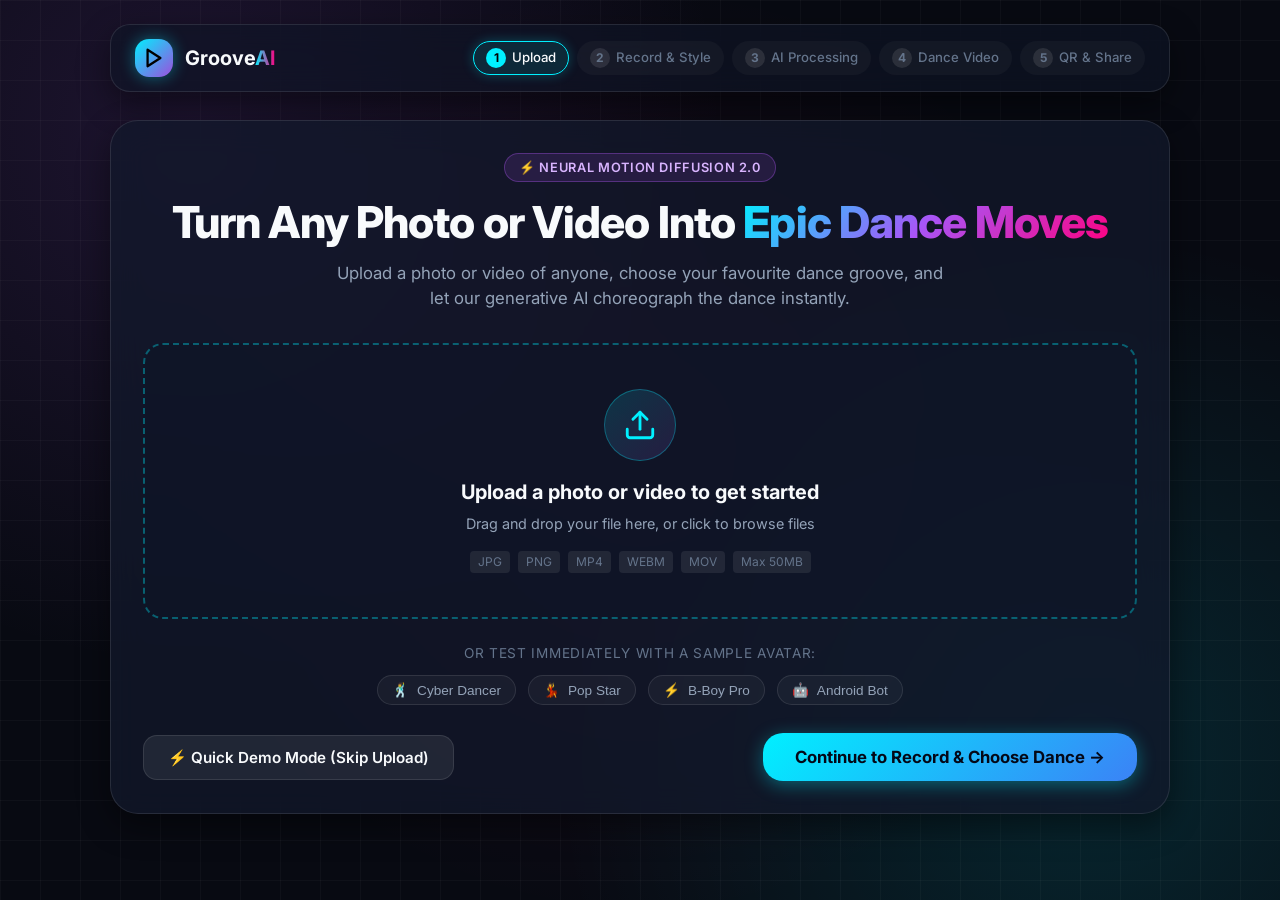
==== index.html @ fe0dd07b "Add AI dance generator website" ====
<!DOCTYPE html>
<html lang="en">
<head>
  <meta charset="UTF-8" />
  <meta name="viewport" content="width=device-width, initial-scale=1.0" />
  <title>GrooveAI - AI Dance Studio & Video Generator</title>
  <link rel="preconnect" href="https://fonts.googleapis.com" />
  <link rel="preconnect" href="https://fonts.gstatic.com" crossorigin />
  <link href="https://fonts.googleapis.com/css2?family=Inter:wght@400;500;600;700;800&family=JetBrains+Mono:wght@500;700&display=swap" rel="stylesheet" />
  <link rel="stylesheet" href="css/styles.css" />
</head>
<body>
  <!-- Ambient Grid Background -->
  <div class="bg-grid-overlay"></div>

  <div class="app-container">
    <!-- Top Header & Stepper -->
    <header class="app-header">
      <a href="#" class="brand" onclick="location.reload(); return false;">
        <div class="brand-icon">
          <svg width="22" height="22" viewBox="0 0 24 24" fill="none" stroke="#000" stroke-width="2.5" stroke-linecap="round" stroke-linejoin="round">
            <polygon points="5 3 19 12 5 21 5 3"></polygon>
          </svg>
        </div>
        <div class="brand-text">Groove<span>AI</span></div>
      </a>

      <!-- 5-Step Clickable Progress Indicator -->
      <nav class="stepper-nav" aria-label="Creation Progress">
        <div class="step-indicator active" data-step="1">
          <span class="step-num">1</span>
          <span class="step-label">Upload</span>
        </div>
        <div class="step-indicator" data-step="2">
          <span class="step-num">2</span>
          <span class="step-label">Record & Style</span>
        </div>
        <div class="step-indicator" data-step="3">
          <span class="step-num">3</span>
          <span class="step-label">AI Processing</span>
        </div>
        <div class="step-indicator" data-step="4">
          <span class="step-num">4</span>
          <span class="step-label">Dance Video</span>
        </div>
        <div class="step-indicator" data-step="5">
          <span class="step-num">5</span>
          <span class="step-label">QR & Share</span>
        </div>
      </nav>
    </header>

    <!-- ====================================================================
         PAGE 1 – UPLOAD MEDIA
         ==================================================================== -->
    <section id="page-1" class="page-stage active">
      <div class="glass-panel">
        <div class="hero-header">
          <div class="badge-pill">⚡ Neural Motion Diffusion 2.0</div>
          <h1 class="hero-title">Turn Any Photo or Video Into <span class="gradient-text">Epic Dance Moves</span></h1>
          <p class="hero-subtitle">Upload a photo or video of anyone, choose your favourite dance groove, and let our generative AI choreograph the dance instantly.</p>
        </div>

        <!-- Hidden input for file picker -->
        <input type="file" id="media-file-input" accept="image/*,video/*" style="display: none;" />

        <!-- Drag & Drop Zone -->
        <div id="upload-dropzone" class="upload-dropzone">
          <div class="upload-icon-wrap">
            <svg width="34" height="34" viewBox="0 0 24 24" fill="none" stroke="currentColor" stroke-width="2" stroke-linecap="round" stroke-linejoin="round">
              <path d="M21 15v4a2 2 0 0 1-2 2H5a2 2 0 0 1-2-2v-4"></path>
              <polyline points="17 8 12 3 7 8"></polyline>
              <line x1="12" y1="3" x2="12" y2="15"></line>
            </svg>
          </div>
          <h2 class="upload-title">Upload a photo or video to get started</h2>
          <p class="upload-sub">Drag and drop your file here, or click to browse files</p>
          <div class="format-tags">
            <span class="tag">JPG</span>
            <span class="tag">PNG</span>
            <span class="tag">MP4</span>
            <span class="tag">WEBM</span>
            <span class="tag">MOV</span>
            <span class="tag">Max 50MB</span>
          </div>
        </div>

        <!-- Uploaded Media Preview Card -->
        <div id="upload-preview-card" class="upload-preview-card">
          <img id="preview-thumbnail" class="preview-thumbnail" src="" alt="Media Preview" />
          <div class="preview-info">
            <div id="preview-filename" class="preview-filename">uploaded-person.jpg</div>
            <div id="preview-meta" class="preview-meta"><span>IMAGE</span> • <span>2.4 MB</span></div>
          </div>
          <button id="remove-upload-btn" class="preview-remove-btn" type="button" title="Remove file">
            ✕ Remove
          </button>
        </div>

        <!-- Instant Preset Avatars -->
        <div class="preset-section">
          <div class="preset-title">Or test immediately with a sample avatar:</div>
          <div class="preset-grid">
            <button class="preset-btn" data-preset="guy" type="button">
              <span>🕺</span> Cyber Dancer
            </button>
            <button class="preset-btn" data-preset="girl" type="button">
              <span>💃</span> Pop Star
            </button>
            <button class="preset-btn" data-preset="dancer" type="button">
              <span>⚡</span> B-Boy Pro
            </button>
            <button class="preset-btn" data-preset="robot" type="button">
              <span>🤖</span> Android Bot
            </button>
          </div>
        </div>

        <!-- Action Row -->
        <div class="action-row" style="display: flex; justify-content: space-between; align-items: center; flex-wrap: wrap; gap: 12px;">
          <button id="quick-demo-btn" class="btn btn-secondary" type="button">
            ⚡ Quick Demo Mode (Skip Upload)
          </button>
          <button id="page-1-continue-btn" class="btn btn-primary btn-lg" type="button">
            Continue to Record & Choose Dance →
          </button>
        </div>
      </div>
    </section>

    <!-- ====================================================================
         PAGE 2 – RECORD VIDEO & CHOOSE DANCE
         ==================================================================== -->
    <section id="page-2" class="page-stage">
      <div class="glass-panel">
        <div class="record-dance-container">
          
          <!-- Section A: Camera Recorder -->
          <div class="camera-record-section">
            <div class="section-headline">
              <h3>
                <svg width="22" height="22" viewBox="0 0 24 24" fill="none" stroke="var(--accent-cyan)" stroke-width="2">
                  <path d="M23 7l-7 5 7 5V7z"></path>
                  <rect x="1" y="5" width="15" height="14" rx="2" ry="2"></rect>
                </svg>
                Record Live Video or Use Uploaded Media
              </h3>
              <p>Record a quick video using your camera for optimal full-body motion capture, or proceed with your uploaded media.</p>
              <div id="use-uploaded-notice" style="display:none; margin-top: 10px; color: var(--accent-cyan); font-size: 0.88rem;"></div>
            </div>

            <!-- Viewfinder Frame -->
            <div class="camera-view-wrapper">
              <video id="camera-preview-video" class="camera-video" autoplay playsinline muted></video>

              <!-- Live HUD -->
              <div class="camera-hud">
                <div class="hud-top">
                  <div id="camera-rec-badge" class="record-badge">
                    <span class="rec-dot"></span>
                    <span class="rec-timer" id="camera-rec-timer">00:00</span>
                  </div>
                  <button id="flip-camera-btn" class="camera-flip-btn" type="button" title="Flip Camera">
                    ↻
                  </button>
                </div>
                <div class="camera-guidelines"></div>
              </div>

              <!-- Camera Initial Placeholder / Permissions Prompt -->
              <div id="camera-placeholder" class="camera-placeholder">
                <svg width="48" height="48" viewBox="0 0 24 24" fill="none" stroke="var(--accent-cyan)" stroke-width="1.8">
                  <path d="M23 7l-7 5 7 5V7z"></path>
                  <rect x="1" y="5" width="15" height="14" rx="2" ry="2"></rect>
                </svg>
                <p>Click below to activate device camera</p>
                <button id="start-camera-stream-btn" class="btn btn-secondary" type="button">
                  📷 Enable Camera
                </button>
              </div>
            </div>

            <!-- Camera Controls Bar -->
            <div class="camera-controls-bar">
              <button id="start-record-btn" class="btn btn-danger" type="button" style="display: none;">
                ⏺ Start Recording
              </button>
              <button id="stop-record-btn" class="btn btn-secondary" type="button" style="display: none;">
                ⏹ Stop Recording
              </button>
              <button id="retake-record-btn" class="btn btn-secondary" type="button" style="display: none;">
                🔄 Retake Video
              </button>
              <button id="use-record-btn" class="btn btn-primary" type="button" style="display: none;">
                ✓ Use Recorded Video
              </button>
            </div>
          </div>

          <hr style="border: 0; border-top: 1px solid var(--border-color);" />

          <!-- Section B: 4 Dance Styles -->
          <div class="dance-selection-section">
            <div class="section-headline">
              <h3>
                <svg width="22" height="22" viewBox="0 0 24 24" fill="none" stroke="var(--accent-pink)" stroke-width="2">
                  <circle cx="12" cy="12" r="10"></circle>
                  <polygon points="10 8 16 12 10 16 10 8"></polygon>
                </svg>
                Choose Dance Style
              </h3>
              <p>Select the choreography style you want the AI to apply to your video.</p>
            </div>

            <div class="dance-grid">
              <!-- Dance Card 1 -->
              <div class="dance-card selected" data-style="cyber_hiphop">
                <div>
                  <div class="dance-card-header">
                    <div class="dance-avatar-icon">🕺</div>
                    <div class="dance-selected-badge">✓</div>
                  </div>
                  <h4 class="dance-title">Cyber Hip-Hop</h4>
                  <div class="dance-meta">⚡ 128 BPM • Popping & Waves</div>
                  <p class="dance-desc">High-energy robotic popping, arm wave dynamics, and futuristic cyber glow trails.</p>
                </div>
              </div>

              <!-- Dance Card 2 -->
              <div class="dance-card" data-style="salsa_fiesta">
                <div>
                  <div class="dance-card-header">
                    <div class="dance-avatar-icon">💃</div>
                    <div class="dance-selected-badge">✓</div>
                  </div>
                  <h4 class="dance-title">Salsa Fiesta</h4>
                  <div class="dance-meta">🔥 105 BPM • Latin Groove</div>
                  <p class="dance-desc">Rhythmic hip sway, syncopated cross-body footwork, and fluid passionate spins.</p>
                </div>
              </div>

              <!-- Dance Card 3 -->
              <div class="dance-card" data-style="kpop_idol">
                <div>
                  <div class="dance-card-header">
                    <div class="dance-avatar-icon">✨</div>
                    <div class="dance-selected-badge">✓</div>
                  </div>
                  <h4 class="dance-title">K-Pop Idol</h4>
                  <div class="dance-meta">💖 132 BPM • Point Choreo</div>
                  <p class="dance-desc">Ultra-crisp synchronized point choreography, heart poses, and radiant idol sparkles.</p>
                </div>
              </div>

              <!-- Dance Card 4 -->
              <div class="dance-card" data-style="breakdance_freeze">
                <div>
                  <div class="dance-card-header">
                    <div class="dance-avatar-icon">⚡</div>
                    <div class="dance-selected-badge">✓</div>
                  </div>
                  <h4 class="dance-title">Breakdance Freeze</h4>
                  <div class="dance-meta">💥 115 BPM • Power Moves</div>
                  <p class="dance-desc">Dynamic 6-step footwork, floor sweeps, windmill rotations, and explosive freeze locks.</p>
                </div>
              </div>
            </div>
          </div>

          <!-- Bottom Actions -->
          <div class="action-row" style="display: flex; justify-content: space-between; gap: 14px; flex-wrap: wrap;">
            <button id="page-2-back-btn" class="btn btn-secondary btn-lg" type="button">
              ← Back to Upload
            </button>
            <button id="generate-dance-btn" class="btn btn-gradient btn-lg" style="flex: 1; min-width: 240px;" type="button">
              ✨ Generate AI Dance Video
            </button>
          </div>

        </div>
      </div>
    </section>

    <!-- ====================================================================
         PAGE 3 – AI PROCESSING / LOADING
         ==================================================================== -->
    <section id="page-3" class="page-stage">
      <div class="glass-panel">
        <div class="processing-cockpit">
          <!-- Animated Neural Orb -->
          <div class="neural-visualizer-box">
            <div class="neural-spinner"></div>
            <div class="neural-spinner-inner"></div>
            <div class="neural-center-icon">🧠</div>
          </div>

          <h2 class="processing-title">Generating Your AI Dance Video</h2>
          <p class="processing-subtitle">Our deep neural motion model is synthesizing realistic body choreography and beat synchronization.</p>

          <!-- Animated Progress Bar -->
          <div class="progress-container">
            <div id="progress-bar-fill" class="progress-bar-fill"></div>
          </div>
          <div class="progress-stats">
            <span>SYNTHESIS PROGRESS</span>
            <span id="progress-percent">0%</span>
          </div>

          <!-- Step-by-Step Status Checklist -->
          <div class="status-timeline">
            <div class="status-step-item active" data-step="0">
              <span class="status-icon">1</span>
              <span>Analysing your video & subject composition...</span>
            </div>
            <div class="status-step-item" data-step="1">
              <span class="status-icon">2</span>
              <span>Extracting 33-point skeletal pose & facial landmarks...</span>
            </div>
            <div class="status-step-item" data-step="2">
              <span class="status-icon">3</span>
              <span>Applying dance movements & motion diffusion...</span>
            </div>
            <div class="status-step-item" data-step="3">
              <span class="status-icon">4</span>
              <span>Synthesizing dynamic lighting, beat sync & video FX...</span>
            </div>
            <div class="status-step-item" data-step="4">
              <span class="status-icon">5</span>
              <span>Generating your final video render...</span>
            </div>
          </div>

          <!-- Warning message & Skip Button -->
          <div class="processing-alert-banner" style="margin-bottom: 20px;">
            <span>⚡</span>
            <span><strong>Please do not close or refresh this page</strong> while your video is being generated.</span>
          </div>

          <div>
            <button id="skip-processing-btn" class="btn btn-secondary" type="button">
              ⏩ Skip Waiting & View Video Immediately
            </button>
          </div>
        </div>
      </div>
    </section>

    <!-- ====================================================================
         PAGE 4 – GENERATED VIDEO
         ==================================================================== -->
    <section id="page-4" class="page-stage">
      <div class="glass-panel">
        <div class="generated-video-container">
          <div class="hero-header" style="margin-bottom: 20px;">
            <div class="badge-pill">🎉 AI Generation Complete</div>
            <h2 class="hero-title" style="font-size: 2.1rem;">Your AI Dance Video is <span class="gradient-text">Ready!</span></h2>
          </div>

          <!-- Centered Video Showcase Viewport -->
          <div id="video-showcase-frame" class="video-showcase-frame">
            <canvas id="dance-canvas" class="dance-canvas"></canvas>

            <!-- Video Player Controls Overlay -->
            <div class="video-overlay-controls">
              <div class="video-top-bar">
                <span id="video-style-tag" class="video-style-tag">CYBER HIP-HOP • 128 BPM</span>
                <span style="font-size: 0.75rem; color: #fff; background: rgba(0,0,0,0.5); padding: 2px 8px; border-radius: 4px;">HD 1080p 60FPS</span>
              </div>

              <!-- Center Big Play Button (when paused) -->
              <button id="video-center-play-btn" class="video-center-play" type="button" title="Play Video">
                <svg width="28" height="28" viewBox="0 0 24 24" fill="currentColor">
                  <polygon points="5 3 19 12 5 21 5 3"></polygon>
                </svg>
              </button>

              <!-- Bottom Controls Bar -->
              <div class="video-bottom-bar">
                <div id="scrubber-track" class="scrubber-track">
                  <div id="scrubber-fill" class="scrubber-fill"></div>
                </div>

                <div class="controls-row">
                  <div class="left-ctrls">
                    <button id="btn-play-pause" class="ctrl-btn" type="button" title="Play/Pause">⏸</button>
                    <span id="time-display" class="time-label">00:00 / 00:16</span>
                  </div>

                  <div class="right-ctrls">
                    <button id="btn-mute" class="ctrl-btn" type="button" title="Mute/Unmute">🔊</button>
                    <input id="volume-slider" type="range" min="0" max="1" step="0.05" value="0.8" style="width: 70px; accent-color: var(--accent-cyan);" />
                    
                    <select id="speed-select" style="background: rgba(0,0,0,0.5); color: #fff; border: 1px solid var(--border-color); border-radius: 4px; padding: 2px 6px; font-size: 0.78rem;">
                      <option value="0.5">0.5x</option>
                      <option value="1.0" selected>1.0x</option>
                      <option value="1.5">1.5x</option>
                      <option value="2.0">2.0x</option>
                    </select>

                    <button id="btn-fullscreen" class="ctrl-btn" type="button" title="Fullscreen">⛶</button>
                  </div>
                </div>
              </div>
            </div>
          </div>

          <!-- Video Actions Grid -->
          <div class="video-action-grid">
            <button id="page-4-back-btn" class="btn btn-secondary btn-lg" type="button">
              ← Change Dance
            </button>

            <button id="download-video-btn" class="btn btn-primary btn-lg" type="button">
              <svg width="18" height="18" viewBox="0 0 24 24" fill="none" stroke="currentColor" stroke-width="2.5">
                <path d="M21 15v4a2 2 0 0 1-2 2H5a2 2 0 0 1-2-2v-4"></path>
                <polyline points="7 10 12 15 17 10"></polyline>
                <line x1="12" y1="15" x2="12" y2="3"></line>
              </svg>
              Download Video
            </button>

            <button id="share-video-btn" class="btn btn-gradient btn-lg" type="button">
              <svg width="18" height="18" viewBox="0 0 24 24" fill="none" stroke="currentColor" stroke-width="2.5">
                <circle cx="18" cy="5" r="3"></circle>
                <circle cx="6" cy="12" r="3"></circle>
                <circle cx="18" cy="19" r="3"></circle>
                <line x1="8.59" y1="13.51" x2="15.42" y2="17.49"></line>
                <line x1="15.41" y1="6.51" x2="8.59" y2="10.49"></line>
              </svg>
              Share & Mobile QR Code
            </button>

            <button id="create-another-btn" class="btn btn-secondary btn-lg" type="button">
              🔄 Create Another
            </button>
          </div>
        </div>
      </div>
    </section>

    <!-- ====================================================================
         PAGE 5 – QR CODE & MOBILE SHARING
         ==================================================================== -->
    <section id="page-5" class="page-stage">
      <div class="glass-panel">
        <div class="hero-header" style="margin-bottom: 24px;">
          <div class="badge-pill">📱 Mobile Transfer & Social</div>
          <h2 class="hero-title" style="font-size: 2.1rem;">Scan to Watch on <span class="gradient-text">Your Phone</span></h2>
          <p class="hero-subtitle">Scan the QR code below using your mobile camera or share the instant link with friends.</p>
        </div>

        <div class="share-cockpit">
          <!-- Left / Center: Crisp QR Code Display -->
          <div class="qr-display-box">
            <div class="qr-scan-instruction">Scan with any phone camera:</div>
            <div class="qr-canvas-holder">
              <canvas id="qr-canvas"></canvas>
            </div>
            <p style="font-size: 0.78rem; color: #64748b;">Instant playback • No app install required</p>
          </div>

          <!-- Right: Details & Action Options -->
          <div class="share-details-panel">
            <!-- Small Preview / Thumbnail of Generated Video -->
            <div class="video-mini-preview-card">
              <img id="share-mini-thumb" class="mini-thumb" src="" alt="Video Preview" />
              <div class="mini-info">
                <h4 id="share-mini-title">Cyber Hip-Hop AI Video</h4>
                <p id="share-mini-meta">Generated today • 128 BPM • 1080p</p>
              </div>
            </div>

            <!-- Copy Link Bar -->
            <div>
              <label style="font-size: 0.85rem; color: var(--text-secondary); display: block; margin-bottom: 6px;">Direct Link:</label>
              <div class="copy-link-bar">
                <input id="share-link-input" class="copy-link-input" type="text" readonly value="https://grooveai.studio/v/dance-demo" />
                <button id="copy-link-btn" class="btn btn-primary" style="border-radius: 0;" type="button">
                  📋 Copy Link
                </button>
              </div>
            </div>

            <!-- Social Quick Sharing -->
            <div>
              <label style="font-size: 0.85rem; color: var(--text-secondary); display: block; margin-bottom: 8px;">Quick Share to Apps:</label>
              <div class="social-share-row">
                <button class="social-btn" data-platform="whatsapp" type="button">💬 WhatsApp</button>
                <button class="social-btn" data-platform="twitter" type="button">𝕏 Twitter</button>
                <button class="social-btn" data-platform="tiktok" type="button">🎵 TikTok</button>
                <button class="social-btn" data-platform="instagram" type="button">📸 Instagram</button>
              </div>
            </div>

            <!-- Action Buttons: Download QR & Back to Video -->
            <div style="display: flex; gap: 12px; margin-top: 10px;">
              <button id="download-qr-btn" class="btn btn-secondary" style="flex: 1;" type="button">
                💾 Download QR Code
              </button>
              <button id="back-to-video-btn" class="btn btn-secondary" style="flex: 1;" type="button">
                ⬅ Back to Video
              </button>
            </div>
          </div>
        </div>
      </div>
    </section>
  </div>

  <!-- Toast Container -->
  <div id="toast-container" class="toast-container"></div>

  <!-- Scripts -->
  <script src="js/qr-generator.js"></script>
  <script src="js/dance-engine.js"></script>
  <script src="js/camera.js"></script>
  <script src="js/app.js"></script>
</body>
</html>
---- css/styles.css ----
:root {
  --bg-primary: #080a12;
  --bg-secondary: #0f1424;
  --bg-card: rgba(18, 24, 43, 0.75);
  --bg-card-hover: rgba(28, 38, 68, 0.85);
  --bg-glass: rgba(15, 21, 38, 0.65);
  
  --border-color: rgba(255, 255, 255, 0.1);
  --border-glow: rgba(0, 240, 255, 0.4);
  --border-active: #00f0ff;

  --accent-cyan: #00f0ff;
  --accent-purple: #9d4edd;
  --accent-pink: #ff007f;
  --accent-orange: #ff9100;
  --accent-green: #10b981;

  --text-primary: #f8fafc;
  --text-secondary: #94a3b8;
  --text-muted: #64748b;

  --radius-sm: 8px;
  --radius-md: 14px;
  --radius-lg: 20px;
  --radius-xl: 28px;
  --radius-full: 9999px;

  --shadow-glow: 0 0 25px rgba(0, 240, 255, 0.25);
  --shadow-card: 0 12px 32px rgba(0, 0, 0, 0.45);
  --font-sans: 'Inter', -apple-system, BlinkMacSystemFont, 'Segoe UI', Roboto, sans-serif;
  --font-mono: 'JetBrains Mono', Consolas, Monaco, monospace;
}

*, *::before, *::after {
  box-sizing: border-box;
  margin: 0;
  padding: 0;
}

body {
  font-family: var(--font-sans);
  background-color: var(--bg-primary);
  color: var(--text-primary);
  min-height: 100vh;
  overflow-x: hidden;
  line-height: 1.5;
  background-image: 
    radial-gradient(circle at 15% 15%, rgba(157, 78, 221, 0.15), transparent 40%),
    radial-gradient(circle at 85% 85%, rgba(0, 240, 255, 0.12), transparent 40%),
    radial-gradient(circle at 50% 50%, rgba(255, 0, 127, 0.08), transparent 60%);
  background-attachment: fixed;
}

.bg-grid-overlay {
  position: fixed;
  top: 0;
  left: 0;
  width: 100vw;
  height: 100vh;
  pointer-events: none;
  background-size: 40px 40px;
  background-image: 
    linear-gradient(to right, rgba(255, 255, 255, 0.03) 1px, transparent 1px),
    linear-gradient(to bottom, rgba(255, 255, 255, 0.03) 1px, transparent 1px);
  z-index: -1;
}

.app-container {
  max-width: 1100px;
  margin: 0 auto;
  padding: 24px 20px 60px;
  display: flex;
  flex-direction: column;
  min-height: 100vh;
}

.app-header {
  display: flex;
  align-items: center;
  justify-content: space-between;
  padding: 14px 24px;
  background: var(--bg-glass);
  backdrop-filter: blur(16px);
  -webkit-backdrop-filter: blur(16px);
  border: 1px solid var(--border-color);
  border-radius: var(--radius-lg);
  margin-bottom: 28px;
  box-shadow: var(--shadow-card);
}

.brand {
  display: flex;
  align-items: center;
  gap: 12px;
  text-decoration: none;
  color: var(--text-primary);
  font-weight: 700;
  font-size: 1.25rem;
}

.brand-icon {
  width: 38px;
  height: 38px;
  background: linear-gradient(135deg, var(--accent-cyan), var(--accent-purple));
  border-radius: var(--radius-md);
  display: grid;
  place-items: center;
  box-shadow: 0 0 16px rgba(0, 240, 255, 0.4);
}

.brand-text span {
  background: linear-gradient(90deg, var(--accent-cyan), var(--accent-pink));
  -webkit-background-clip: text;
  -webkit-text-fill-color: transparent;
}

/* Stepper Progress Bar */
.stepper-nav {
  display: flex;
  align-items: center;
  gap: 8px;
  flex-wrap: wrap;
}

.step-indicator {
  display: flex;
  align-items: center;
  gap: 6px;
  font-size: 0.825rem;
  color: var(--text-muted);
  font-weight: 500;
  padding: 6px 12px;
  border-radius: var(--radius-full);
  background: rgba(255, 255, 255, 0.03);
  border: 1px solid transparent;
  transition: all 0.3s cubic-bezier(0.4, 0, 0.2, 1);
  cursor: pointer;
  user-select: none;
}

.step-indicator:hover {
  background: rgba(0, 240, 255, 0.08);
  border-color: rgba(0, 240, 255, 0.3);
  color: var(--text-primary);
  transform: translateY(-1px);
}

.step-indicator .step-num {
  width: 20px;
  height: 20px;
  border-radius: 50%;
  background: rgba(255, 255, 255, 0.1);
  display: grid;
  place-items: center;
  font-size: 0.75rem;
  font-weight: 700;
}

.step-indicator.active {
  color: var(--text-primary);
  background: rgba(0, 240, 255, 0.1);
  border-color: var(--accent-cyan);
  box-shadow: 0 0 12px rgba(0, 240, 255, 0.25);
}

.step-indicator.active .step-num {
  background: var(--accent-cyan);
  color: #000;
}

.step-indicator.completed {
  color: var(--accent-green);
}

.step-indicator.completed .step-num {
  background: var(--accent-green);
  color: #fff;
}

.page-stage {
  display: none;
  opacity: 0;
  transform: translateY(12px);
  transition: opacity 0.35s ease, transform 0.35s ease;
}

.page-stage.active {
  display: block;
  opacity: 1;
  transform: translateY(0);
}

.glass-panel {
  background: var(--bg-card);
  backdrop-filter: blur(16px);
  -webkit-backdrop-filter: blur(16px);
  border: 1px solid var(--border-color);
  border-radius: var(--radius-xl);
  padding: 32px;
  box-shadow: var(--shadow-card);
  position: relative;
  overflow: hidden;
}

.hero-header {
  text-align: center;
  margin-bottom: 32px;
}

.badge-pill {
  display: inline-flex;
  align-items: center;
  gap: 6px;
  padding: 4px 14px;
  border-radius: var(--radius-full);
  background: rgba(157, 78, 221, 0.15);
  border: 1px solid rgba(157, 78, 221, 0.4);
  color: #d8b4fe;
  font-size: 0.8rem;
  font-weight: 600;
  text-transform: uppercase;
  letter-spacing: 0.05em;
  margin-bottom: 14px;
}

.hero-title {
  font-size: clamp(2rem, 4vw, 2.75rem);
  font-weight: 800;
  line-height: 1.2;
  margin-bottom: 12px;
  letter-spacing: -0.02em;
}

.hero-title .gradient-text {
  background: linear-gradient(135deg, #00f0ff 0%, #a855f7 50%, #ff007f 100%);
  -webkit-background-clip: text;
  -webkit-text-fill-color: transparent;
}

.hero-subtitle {
  color: var(--text-secondary);
  font-size: 1.05rem;
  max-width: 620px;
  margin: 0 auto;
}

.upload-dropzone {
  border: 2px dashed rgba(0, 240, 255, 0.35);
  background: rgba(15, 21, 38, 0.5);
  border-radius: var(--radius-lg);
  padding: 44px 24px;
  text-align: center;
  cursor: pointer;
  transition: all 0.3s ease;
  position: relative;
  margin-bottom: 24px;
}

.upload-dropzone:hover, .upload-dropzone.dragover {
  border-color: var(--accent-cyan);
  background: rgba(0, 240, 255, 0.06);
  box-shadow: 0 0 25px rgba(0, 240, 255, 0.2);
  transform: translateY(-2px);
}

.upload-icon-wrap {
  width: 72px;
  height: 72px;
  border-radius: 50%;
  background: linear-gradient(135deg, rgba(0, 240, 255, 0.15), rgba(157, 78, 221, 0.15));
  border: 1px solid rgba(0, 240, 255, 0.3);
  display: grid;
  place-items: center;
  margin: 0 auto 16px;
  color: var(--accent-cyan);
  transition: transform 0.3s ease;
}

.upload-title {
  font-size: 1.25rem;
  font-weight: 700;
  margin-bottom: 6px;
}

.upload-sub {
  color: var(--text-secondary);
  font-size: 0.9rem;
  margin-bottom: 16px;
}

.format-tags {
  display: flex;
  justify-content: center;
  gap: 8px;
  flex-wrap: wrap;
}

.tag {
  font-size: 0.75rem;
  padding: 2px 8px;
  border-radius: 4px;
  background: rgba(255, 255, 255, 0.08);
  color: var(--text-muted);
}

.upload-preview-card {
  display: none;
  background: var(--bg-secondary);
  border: 1px solid var(--border-color);
  border-radius: var(--radius-lg);
  padding: 16px 20px;
  align-items: center;
  gap: 16px;
  margin-bottom: 24px;
  animation: fadeIn 0.3s ease;
}

.upload-preview-card.show {
  display: flex;
}

.preview-thumbnail {
  width: 68px;
  height: 68px;
  border-radius: var(--radius-md);
  object-fit: cover;
  background: #000;
  border: 1px solid rgba(255, 255, 255, 0.15);
}

.preview-info {
  flex: 1;
  min-width: 0;
}

.preview-filename {
  font-weight: 600;
  font-size: 0.95rem;
  white-space: nowrap;
  overflow: hidden;
  text-overflow: ellipsis;
  margin-bottom: 4px;
}

.preview-meta {
  font-size: 0.8rem;
  color: var(--text-muted);
  display: flex;
  gap: 12px;
}

.preview-remove-btn {
  background: rgba(239, 68, 68, 0.15);
  border: 1px solid rgba(239, 68, 68, 0.3);
  color: #f87171;
  padding: 8px 12px;
  border-radius: var(--radius-sm);
  cursor: pointer;
  font-size: 0.85rem;
  font-weight: 600;
  transition: all 0.2s ease;
}

.preview-remove-btn:hover {
  background: #ef4444;
  color: #fff;
}

.preset-section {
  margin-top: 24px;
  text-align: center;
}

.preset-title {
  font-size: 0.85rem;
  color: var(--text-muted);
  text-transform: uppercase;
  letter-spacing: 0.05em;
  margin-bottom: 12px;
}

.preset-grid {
  display: flex;
  justify-content: center;
  gap: 12px;
  flex-wrap: wrap;
}

.preset-btn {
  display: flex;
  align-items: center;
  gap: 8px;
  background: rgba(255, 255, 255, 0.04);
  border: 1px solid var(--border-color);
  padding: 6px 14px;
  border-radius: var(--radius-full);
  color: var(--text-secondary);
  font-size: 0.85rem;
  cursor: pointer;
  transition: all 0.2s ease;
}

.preset-btn:hover, .preset-btn.active {
  background: rgba(0, 240, 255, 0.15);
  border-color: var(--accent-cyan);
  color: var(--text-primary);
}

.btn {
  display: inline-flex;
  align-items: center;
  justify-content: center;
  gap: 8px;
  font-family: inherit;
  font-weight: 600;
  font-size: 0.95rem;
  padding: 12px 24px;
  border-radius: var(--radius-md);
  cursor: pointer;
  transition: all 0.25s cubic-bezier(0.4, 0, 0.2, 1);
  text-decoration: none;
  border: none;
}

.btn-primary {
  background: linear-gradient(135deg, var(--accent-cyan), #3b82f6);
  color: #040817;
  font-weight: 700;
  box-shadow: 0 4px 18px rgba(0, 240, 255, 0.35);
}

.btn-primary:hover:not(:disabled) {
  box-shadow: 0 6px 24px rgba(0, 240, 255, 0.5);
  transform: translateY(-2px);
}

.btn-gradient {
  background: linear-gradient(135deg, #00f0ff 0%, #a855f7 50%, #ff007f 100%);
  color: #fff;
  font-weight: 700;
  box-shadow: 0 4px 20px rgba(168, 85, 247, 0.4);
}

.btn-gradient:hover:not(:disabled) {
  box-shadow: 0 6px 28px rgba(168, 85, 247, 0.6);
  transform: translateY(-2px);
}

.btn-secondary {
  background: rgba(255, 255, 255, 0.08);
  border: 1px solid var(--border-color);
  color: var(--text-primary);
}

.btn-secondary:hover:not(:disabled) {
  background: rgba(255, 255, 255, 0.15);
  border-color: rgba(255, 255, 255, 0.25);
}

.btn-danger {
  background: #ef4444;
  color: #fff;
}

.btn-danger:hover {
  background: #dc2626;
}

.btn-lg {
  padding: 14px 32px;
  font-size: 1.05rem;
  border-radius: var(--radius-lg);
}

.btn-block {
  width: 100%;
}

.action-row {
  margin-top: 28px;
  display: flex;
  justify-content: flex-end;
  gap: 12px;
}

/* Camera Viewport Frame */
.camera-view-wrapper {
  position: relative;
  width: 100%;
  max-width: 640px;
  margin: 0 auto;
  aspect-ratio: 16 / 9;
  background: #000;
  border-radius: var(--radius-xl);
  overflow: hidden;
  border: 2px solid rgba(0, 240, 255, 0.3);
  box-shadow: 0 0 30px rgba(0, 0, 0, 0.8), 0 0 15px rgba(0, 240, 255, 0.15);
}

.camera-video {
  width: 100%;
  height: 100%;
  object-fit: cover;
  transform: scaleX(-1);
}

.camera-hud {
  position: absolute;
  top: 0;
  left: 0;
  right: 0;
  bottom: 0;
  pointer-events: none;
  display: flex;
  flex-direction: column;
  justify-content: space-between;
  padding: 16px;
}

.hud-top {
  display: flex;
  justify-content: space-between;
  align-items: center;
}

.record-badge {
  display: none;
  align-items: center;
  gap: 8px;
  background: rgba(0, 0, 0, 0.65);
  backdrop-filter: blur(8px);
  padding: 6px 14px;
  border-radius: var(--radius-full);
  border: 1px solid rgba(239, 68, 68, 0.4);
}

.record-badge.recording {
  display: inline-flex;
}

.rec-dot {
  width: 10px;
  height: 10px;
  background: #ef4444;
  border-radius: 50%;
  animation: pulseRec 1s infinite alternate;
}

.rec-timer {
  font-family: var(--font-mono);
  font-weight: 700;
  font-size: 0.9rem;
  color: #fff;
}

.camera-flip-btn {
  pointer-events: auto;
  background: rgba(0, 0, 0, 0.6);
  border: 1px solid rgba(255, 255, 255, 0.2);
  color: #fff;
  width: 36px;
  height: 36px;
  border-radius: 50%;
  display: grid;
  place-items: center;
  cursor: pointer;
  transition: all 0.2s ease;
}

.camera-placeholder {
  position: absolute;
  inset: 0;
  background: #0d111e;
  display: flex;
  flex-direction: column;
  align-items: center;
  justify-content: center;
  gap: 12px;
  color: var(--text-secondary);
  text-align: center;
  padding: 20px;
}

.camera-controls-bar {
  display: flex;
  justify-content: center;
  align-items: center;
  gap: 14px;
  margin-top: 18px;
  flex-wrap: wrap;
}

.dance-grid {
  display: grid;
  grid-template-columns: repeat(auto-fit, minmax(230px, 1fr));
  gap: 18px;
  margin-top: 14px;
}

.dance-card {
  background: var(--bg-secondary);
  border: 2px solid var(--border-color);
  border-radius: var(--radius-lg);
  padding: 20px;
  cursor: pointer;
  transition: all 0.3s cubic-bezier(0.4, 0, 0.2, 1);
  position: relative;
  display: flex;
  flex-direction: column;
  justify-content: space-between;
}

.dance-card:hover {
  border-color: rgba(0, 240, 255, 0.5);
  transform: translateY(-4px);
  background: var(--bg-card-hover);
  box-shadow: 0 8px 24px rgba(0, 0, 0, 0.5);
}

.dance-card.selected {
  border-color: var(--accent-cyan);
  background: linear-gradient(180deg, rgba(0, 240, 255, 0.08) 0%, rgba(15, 20, 36, 0.9) 100%);
  box-shadow: 0 0 24px rgba(0, 240, 255, 0.3), inset 0 0 16px rgba(0, 240, 255, 0.05);
}

.dance-card-header {
  display: flex;
  justify-content: space-between;
  align-items: flex-start;
  margin-bottom: 14px;
}

.dance-avatar-icon {
  width: 52px;
  height: 52px;
  border-radius: var(--radius-md);
  display: grid;
  place-items: center;
  font-size: 1.6rem;
  box-shadow: 0 4px 12px rgba(0, 0, 0, 0.3);
}

.dance-card[data-style="cyber_hiphop"] .dance-avatar-icon {
  background: linear-gradient(135deg, #00f0ff, #0070f3);
}

.dance-card[data-style="salsa_fiesta"] .dance-avatar-icon {
  background: linear-gradient(135deg, #ff007f, #ffaa00);
}

.dance-card[data-style="kpop_idol"] .dance-avatar-icon {
  background: linear-gradient(135deg, #e040fb, #00e5ff);
}

.dance-card[data-style="breakdance_freeze"] .dance-avatar-icon {
  background: linear-gradient(135deg, #ff9100, #00e676);
}

.dance-selected-badge {
  display: none;
  width: 24px;
  height: 24px;
  border-radius: 50%;
  background: var(--accent-cyan);
  color: #000;
  place-items: center;
  font-size: 0.85rem;
  font-weight: 700;
}

.dance-card.selected .dance-selected-badge {
  display: grid;
}

.dance-title {
  font-size: 1.15rem;
  font-weight: 700;
  margin-bottom: 4px;
}

.dance-meta {
  display: flex;
  align-items: center;
  gap: 8px;
  font-size: 0.78rem;
  color: var(--accent-cyan);
  font-weight: 600;
  margin-bottom: 8px;
}

.dance-desc {
  font-size: 0.84rem;
  color: var(--text-secondary);
  line-height: 1.4;
}

/* Page 3 - Processing Cockpit */
.processing-cockpit {
  text-align: center;
  max-width: 680px;
  margin: 0 auto;
  padding: 40px 24px;
}

.neural-visualizer-box {
  position: relative;
  width: 140px;
  height: 140px;
  margin: 0 auto 28px;
  display: grid;
  place-items: center;
}

.neural-spinner {
  position: absolute;
  inset: 0;
  border-radius: 50%;
  border: 3px solid transparent;
  border-top-color: var(--accent-cyan);
  border-right-color: var(--accent-purple);
  animation: spin 1.8s linear infinite;
}

.neural-spinner-inner {
  position: absolute;
  inset: 12px;
  border-radius: 50%;
  border: 2px dashed rgba(255, 0, 127, 0.6);
  animation: spinReverse 2.4s linear infinite;
}

.neural-center-icon {
  font-size: 2.2rem;
  animation: pulseCenter 2s ease-in-out infinite;
}

.processing-title {
  font-size: 1.8rem;
  font-weight: 800;
  margin-bottom: 8px;
}

.processing-subtitle {
  color: var(--text-secondary);
  font-size: 0.95rem;
  margin-bottom: 28px;
}

.progress-container {
  background: rgba(255, 255, 255, 0.06);
  border-radius: var(--radius-full);
  height: 14px;
  overflow: hidden;
  position: relative;
  margin-bottom: 12px;
  border: 1px solid rgba(255, 255, 255, 0.1);
}

.progress-bar-fill {
  height: 100%;
  width: 0%;
  background: linear-gradient(90deg, #00f0ff, #a855f7, #ff007f);
  border-radius: var(--radius-full);
  transition: width 0.4s ease;
  box-shadow: 0 0 16px rgba(0, 240, 255, 0.6);
}

.progress-stats {
  display: flex;
  justify-content: space-between;
  font-size: 0.85rem;
  font-family: var(--font-mono);
  color: var(--accent-cyan);
  margin-bottom: 32px;
}

.status-timeline {
  display: flex;
  flex-direction: column;
  gap: 12px;
  text-align: left;
  background: rgba(0, 0, 0, 0.35);
  border: 1px solid var(--border-color);
  border-radius: var(--radius-lg);
  padding: 20px;
  margin-bottom: 24px;
}

.status-step-item {
  display: flex;
  align-items: center;
  gap: 12px;
  font-size: 0.9rem;
  color: var(--text-muted);
  transition: all 0.3s ease;
}

.status-step-item.active {
  color: var(--text-primary);
  font-weight: 600;
}

.status-step-item.completed {
  color: var(--accent-green);
}

.status-icon {
  width: 20px;
  height: 20px;
  border-radius: 50%;
  display: grid;
  place-items: center;
  font-size: 0.75rem;
  background: rgba(255, 255, 255, 0.08);
}

.status-step-item.active .status-icon {
  background: var(--accent-cyan);
  color: #000;
  box-shadow: 0 0 10px var(--accent-cyan);
}

.status-step-item.completed .status-icon {
  background: var(--accent-green);
  color: #fff;
}

.processing-alert-banner {
  display: flex;
  align-items: center;
  justify-content: center;
  gap: 8px;
  background: rgba(239, 68, 68, 0.1);
  border: 1px solid rgba(239, 68, 68, 0.3);
  padding: 10px 16px;
  border-radius: var(--radius-md);
  color: #fca5a5;
  font-size: 0.84rem;
}

/* Page 4 - Generated Video */
.generated-video-container {
  display: flex;
  flex-direction: column;
  align-items: center;
}

.video-showcase-frame {
  position: relative;
  width: 100%;
  max-width: 760px;
  aspect-ratio: 16 / 9;
  background: #000;
  border-radius: var(--radius-xl);
  overflow: hidden;
  border: 2px solid rgba(0, 240, 255, 0.4);
  box-shadow: 0 0 40px rgba(0, 240, 255, 0.25), 0 20px 50px rgba(0, 0, 0, 0.9);
  margin-bottom: 24px;
}

.dance-canvas {
  width: 100%;
  height: 100%;
  display: block;
}

.video-overlay-controls {
  position: absolute;
  inset: 0;
  display: flex;
  flex-direction: column;
  justify-content: space-between;
  padding: 16px 20px;
  background: linear-gradient(180deg, rgba(0,0,0,0.6) 0%, transparent 25%, transparent 75%, rgba(0,0,0,0.85) 100%);
  opacity: 1;
  transition: opacity 0.3s ease;
}

.video-showcase-frame.playing:hover .video-overlay-controls {
  opacity: 1;
}

.video-showcase-frame.playing .video-overlay-controls {
  opacity: 0;
}

.video-overlay-controls:hover {
  opacity: 1 !important;
}

.video-top-bar {
  display: flex;
  justify-content: space-between;
  align-items: center;
}

.video-style-tag {
  background: rgba(0, 240, 255, 0.2);
  backdrop-filter: blur(8px);
  border: 1px solid var(--accent-cyan);
  padding: 4px 12px;
  border-radius: var(--radius-full);
  font-size: 0.8rem;
  font-weight: 700;
  color: var(--accent-cyan);
}

.video-center-play {
  align-self: center;
  width: 68px;
  height: 68px;
  border-radius: 50%;
  background: rgba(0, 240, 255, 0.85);
  color: #040817;
  border: none;
  display: grid;
  place-items: center;
  cursor: pointer;
  transition: transform 0.2s ease, background 0.2s ease;
  box-shadow: 0 0 25px rgba(0, 240, 255, 0.6);
}

.video-center-play:hover {
  transform: scale(1.1);
  background: #fff;
}

.video-bottom-bar {
  display: flex;
  flex-direction: column;
  gap: 10px;
}

.scrubber-track {
  width: 100%;
  height: 6px;
  background: rgba(255, 255, 255, 0.2);
  border-radius: 3px;
  cursor: pointer;
  position: relative;
}

.scrubber-fill {
  height: 100%;
  width: 0%;
  background: var(--accent-cyan);
  border-radius: 3px;
  box-shadow: 0 0 8px var(--accent-cyan);
}

.controls-row {
  display: flex;
  justify-content: space-between;
  align-items: center;
}

.left-ctrls, .right-ctrls {
  display: flex;
  align-items: center;
  gap: 12px;
}

.ctrl-btn {
  background: transparent;
  border: none;
  color: #fff;
  cursor: pointer;
  font-size: 1.1rem;
  display: grid;
  place-items: center;
  opacity: 0.85;
  transition: opacity 0.2s ease, transform 0.2s ease;
}

.ctrl-btn:hover {
  opacity: 1;
  transform: scale(1.1);
}

.time-label {
  font-family: var(--font-mono);
  font-size: 0.8rem;
  color: #e2e8f0;
}

.video-action-grid {
  display: flex;
  justify-content: center;
  gap: 16px;
  flex-wrap: wrap;
  width: 100%;
  max-width: 760px;
}

/* Page 5 - QR Sharing */
.share-cockpit {
  display: grid;
  grid-template-columns: 1fr 1fr;
  gap: 32px;
  align-items: center;
}

@media (max-width: 768px) {
  .share-cockpit {
    grid-template-columns: 1fr;
  }
}

.qr-display-box {
  background: #ffffff;
  border-radius: var(--radius-xl);
  padding: 28px;
  text-align: center;
  box-shadow: 0 0 35px rgba(0, 240, 255, 0.25);
  display: flex;
  flex-direction: column;
  align-items: center;
  color: #0f172a;
}

.qr-canvas-holder {
  margin: 12px 0 16px;
}

.qr-canvas-holder canvas {
  display: block;
  border-radius: var(--radius-md);
}

.qr-scan-instruction {
  font-size: 0.88rem;
  font-weight: 600;
  color: #475569;
}

.share-details-panel {
  display: flex;
  flex-direction: column;
  gap: 20px;
}

.video-mini-preview-card {
  display: flex;
  align-items: center;
  gap: 16px;
  background: rgba(255, 255, 255, 0.04);
  border: 1px solid var(--border-color);
  border-radius: var(--radius-lg);
  padding: 14px;
}

.mini-thumb {
  width: 80px;
  height: 56px;
  border-radius: var(--radius-sm);
  background: #000;
  object-fit: cover;
}

.mini-info h4 {
  font-size: 1rem;
  font-weight: 700;
  margin-bottom: 2px;
}

.mini-info p {
  font-size: 0.8rem;
  color: var(--text-muted);
}

.copy-link-bar {
  display: flex;
  background: rgba(0, 0, 0, 0.4);
  border: 1px solid var(--border-color);
  border-radius: var(--radius-md);
  overflow: hidden;
}

.copy-link-input {
  flex: 1;
  background: transparent;
  border: none;
  padding: 12px 16px;
  color: var(--text-primary);
  font-family: var(--font-mono);
  font-size: 0.85rem;
  outline: none;
}

.social-share-row {
  display: flex;
  gap: 10px;
  flex-wrap: wrap;
}

.social-btn {
  flex: 1;
  min-width: 80px;
  padding: 10px;
  border-radius: var(--radius-md);
  border: 1px solid var(--border-color);
  background: rgba(255, 255, 255, 0.05);
  color: var(--text-primary);
  font-size: 0.85rem;
  font-weight: 600;
  cursor: pointer;
  display: flex;
  align-items: center;
  justify-content: center;
  gap: 6px;
  transition: all 0.2s ease;
}

.social-btn:hover {
  background: rgba(255, 255, 255, 0.12);
  transform: translateY(-2px);
}

.toast-container {
  position: fixed;
  bottom: 24px;
  right: 24px;
  z-index: 1000;
  display: flex;
  flex-direction: column;
  gap: 10px;
  pointer-events: none;
}

.toast {
  background: rgba(15, 23, 42, 0.95);
  backdrop-filter: blur(12px);
  border: 1px solid var(--accent-cyan);
  border-radius: var(--radius-md);
  padding: 12px 20px;
  color: #fff;
  font-size: 0.9rem;
  display: flex;
  align-items: center;
  gap: 10px;
  box-shadow: 0 10px 25px rgba(0, 0, 0, 0.5), 0 0 15px rgba(0, 240, 255, 0.3);
  animation: slideInToast 0.3s ease, fadeOutToast 0.3s ease 2.7s forwards;
}

@keyframes spin {
  to { transform: rotate(360deg); }
}

@keyframes spinReverse {
  to { transform: rotate(-360deg); }
}

@keyframes pulseRec {
  from { opacity: 1; transform: scale(1); }
  to { opacity: 0.4; transform: scale(1.2); }
}

@keyframes pulseCenter {
  0%, 100% { transform: scale(1); filter: drop-shadow(0 0 10px var(--accent-cyan)); }
  50% { transform: scale(1.15); filter: drop-shadow(0 0 20px var(--accent-pink)); }
}

@keyframes fadeIn {
  from { opacity: 0; transform: translateY(6px); }
  to { opacity: 1; transform: translateY(0); }
}

@keyframes slideInToast {
  from { opacity: 0; transform: translateX(40px); }
  to { opacity: 1; transform: translateX(0); }
}

@keyframes fadeOutToast {
  to { opacity: 0; transform: translateY(10px); }
}

@media (max-width: 640px) {
  .app-header {
    flex-direction: column;
    gap: 14px;
    align-items: flex-start;
  }
  .stepper-nav {
    width: 100%;
    overflow-x: auto;
    padding-bottom: 4px;
  }
  .glass-panel {
    padding: 20px 16px;
  }
}
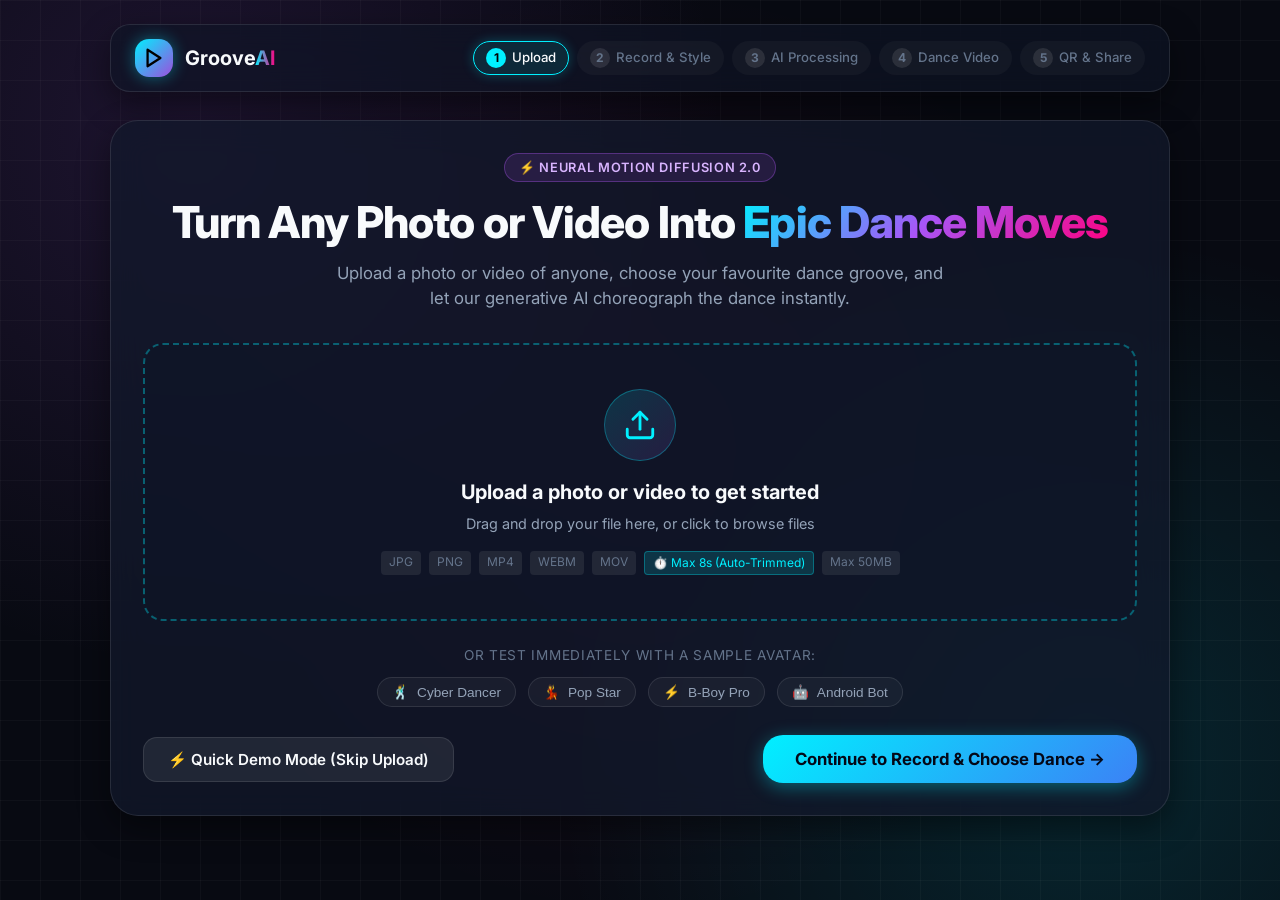
==== commit 463ed42d: "Integrate Prerana UI template with Swetha Firebase/Cloudinary/QR Python backend service" ====
--- a/index.html
+++ b/index.html
@@ -81,6 +81,7 @@
             <span class="tag">MP4</span>
             <span class="tag">WEBM</span>
             <span class="tag">MOV</span>
+            <span class="tag" style="background: rgba(0,240,255,0.15); color: var(--accent-cyan); border: 1px solid rgba(0,240,255,0.3);">⏱️ Max 8s (Auto-Trimmed)</span>
             <span class="tag">Max 50MB</span>
           </div>
         </div>
